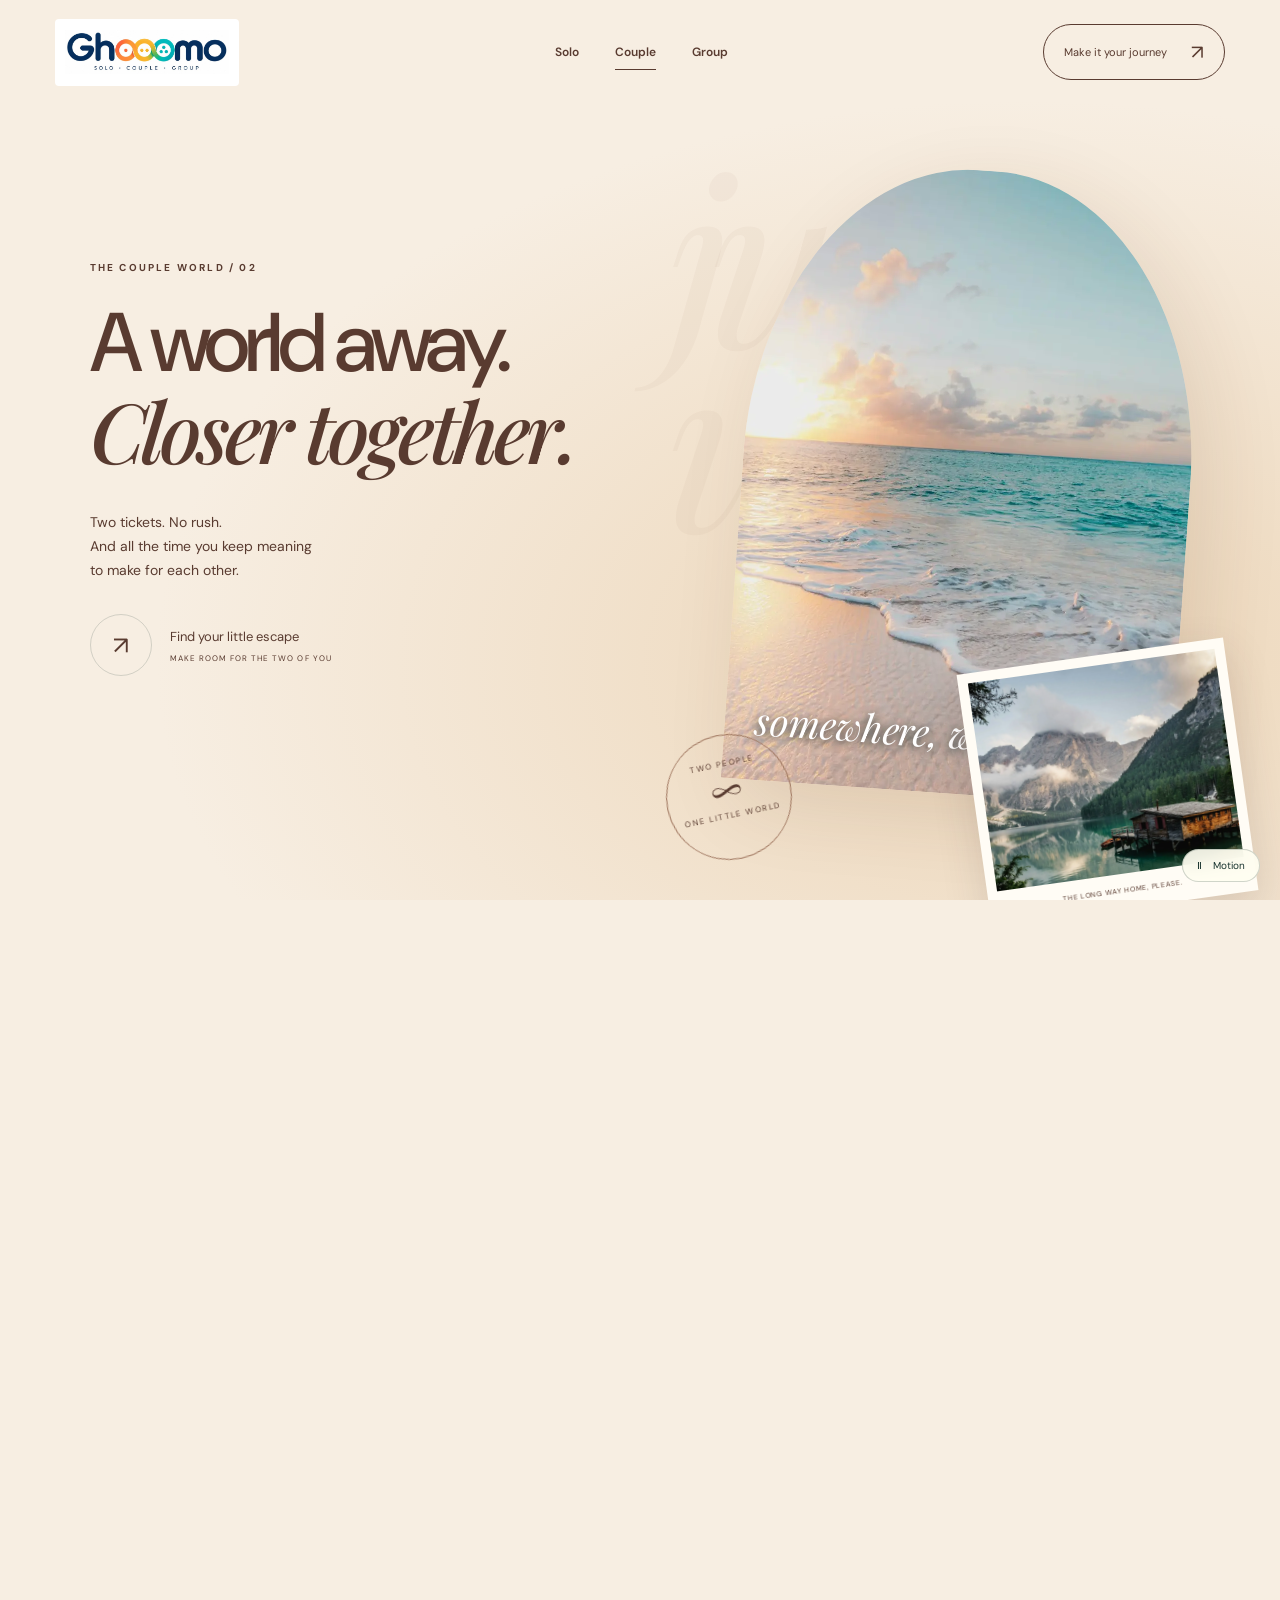
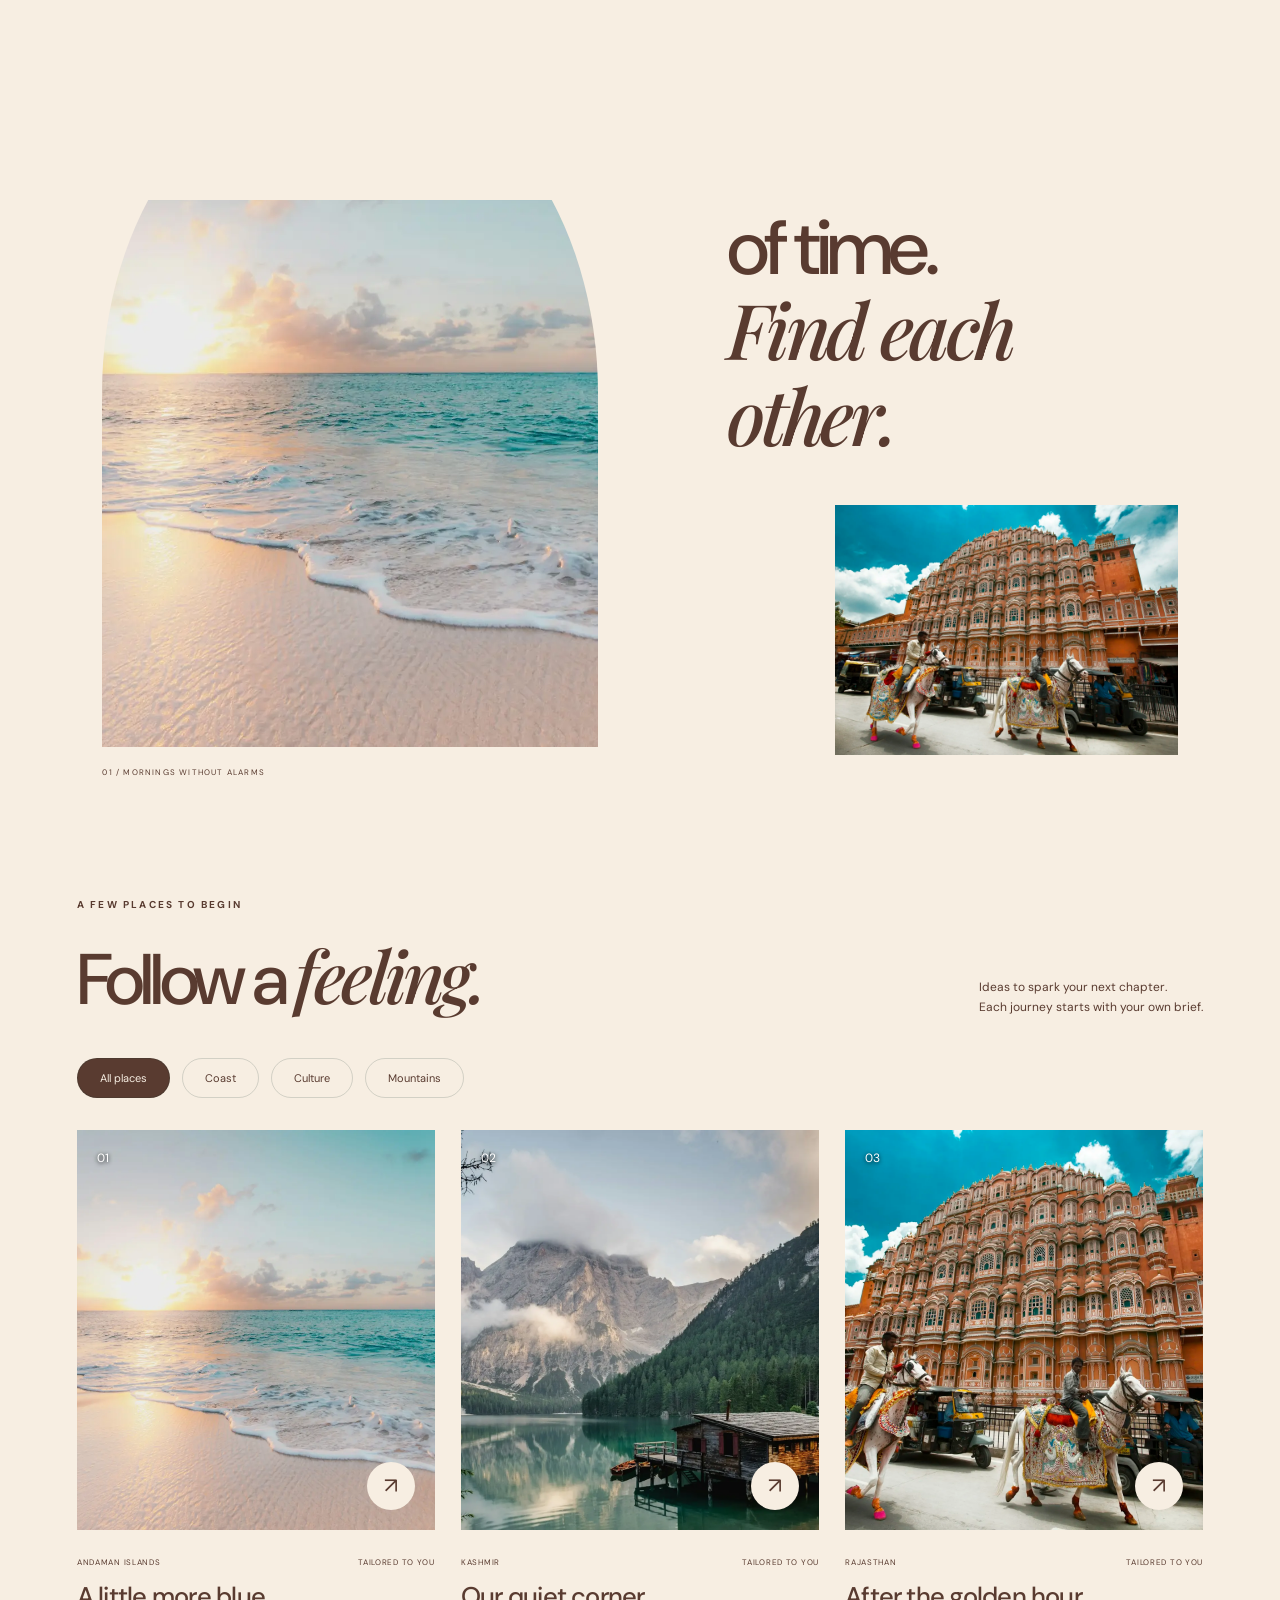
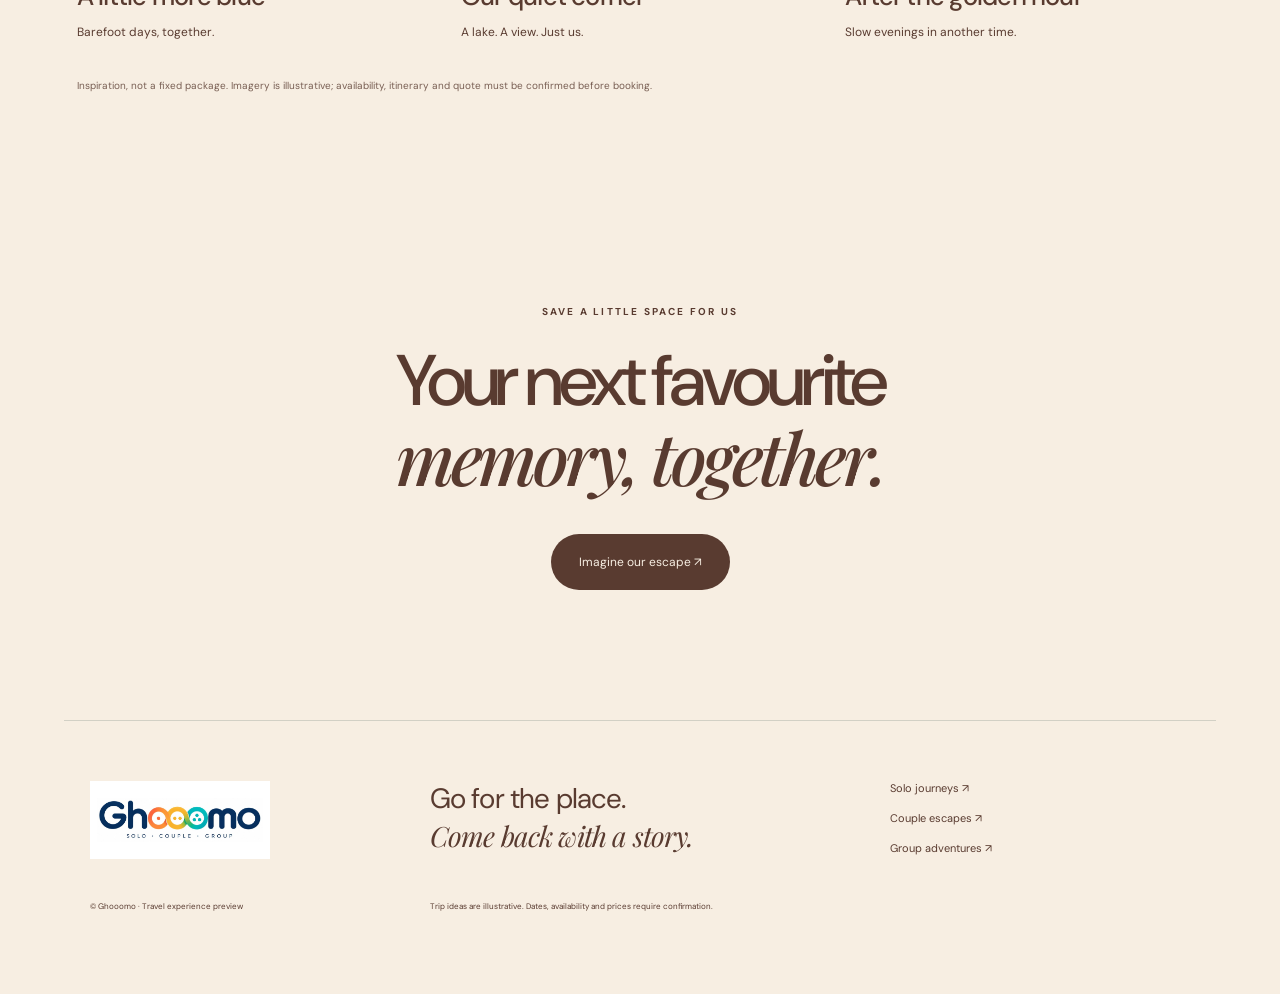
==== couple/index.html @ 37152ed2 "Create distinct cinematic Solo Couple and Group travel worlds" ====
<!doctype html><html lang="en"><head><meta charset="UTF-8"><meta name="viewport" content="width=device-width, initial-scale=1"><meta name="theme-color" content="#eee9df"><title>Couple — Somewhere, with you | Ghooomo</title><meta name="description" content="Enter a world for two. Slow coastal escapes, quiet mountain corners and time together."><link rel="icon" href="/assets/ghooomo-original-logo.png"><link rel="preload" href="/assets/scenes/beach.webp" as="image"><link rel="stylesheet" href="/style.css?v=2"><script defer src="/script.js?v=2"></script></head><body data-world="couple"><a class="skip" href="#main">Skip to content</a><header class="header"><a class="brand" href="/" aria-label="Ghooomo home"><img src="/assets/ghooomo-original-logo.png" alt="Ghooomo — Solo Couple Group" width="200" height="85"></a><nav aria-label="Main navigation"><a href="/solo/" data-nav="solo">Solo</a><a href="/couple/" data-nav="couple">Couple</a><a href="/group/" data-nav="group">Group</a></nav><button class="plan-button" data-plan>Make it your journey <span>↗</span></button><button class="menu-button" aria-label="Open navigation" aria-expanded="false">☰</button></header><main id="main"><section class="couple-hero"><div class="couple-paper" aria-hidden="true">just<br><em>us.</em></div><div class="couple-copy"><span class="eyebrow">THE COUPLE WORLD / 02</span><h1>A world away.<br><em>Closer together.</em></h1><p>Two tickets. No rush.<br>And all the time you keep meaning<br>to make for each other.</p><a class="experience-link ink" href="#discover"><span class="circle-arrow">↗</span><span>Find your little escape<small>MAKE ROOM FOR THE TWO OF YOU</small></span></a></div><div class="couple-arch"><img src="/assets/scenes/beach.webp" alt="Turquoise water meeting a quiet white sand beach" fetchpriority="high"><span>somewhere, with you.</span></div><div class="couple-inset"><img src="/assets/scenes/lake.webp" alt="Still lake and a secluded mountain cabin" loading="eager"><small>THE LONG WAY HOME, PLEASE.</small></div><div class="couple-stamp" aria-hidden="true">TWO PEOPLE<br><b>∞</b><br>ONE LITTLE WORLD</div><div class="couple-bottom"><span>HOLD ON TO THE MOMENT</span><span>TAKE IT SLOW ↓</span></div></section><section class="couple-letter reveal"><span class="eyebrow">A NOTE FOR THE TWO OF YOU</span><h2>Between the places you go,<br>there's a little space<br><em>that's only yours.</em></h2><p>Not every escape needs an occasion. Sometimes it's a shared sunrise, a long lunch, or a new city with nowhere particular to be.</p><span class="handwritten">Let's stay a little longer.</span></section><section class="couple-diptych reveal"><figure><img src="/assets/scenes/beach.webp" alt="Waves washing onto a quiet beach" loading="lazy"><figcaption>01 / MORNINGS WITHOUT ALARMS</figcaption></figure><div><span class="eyebrow">THE ART OF DOING LESS</span><h2>Lose track<br>of time.<br><em>Find each other.</em></h2><img src="/assets/scenes/desert.webp" alt="Warm architecture in Rajasthan" loading="lazy"></div></section><section class="journeys" id="discover"><div class="journey-heading reveal"><div><span class="eyebrow">A FEW PLACES TO BEGIN</span><h2>Follow a <em>feeling.</em></h2></div><p>Ideas to spark your next chapter.<br>Each journey starts with your own brief.</p></div><div class="journey-filters" role="group" aria-label="Filter journey ideas"><button class="active" data-filter="all" aria-pressed="true">All places</button><button data-filter="coast" aria-pressed="false">Coast</button><button data-filter="culture" aria-pressed="false">Culture</button><button data-filter="mountains" aria-pressed="false">Mountains</button></div><div class="journey-rail"><article class="journey" data-category="coast"><button class="journey-image" data-plan data-destination="Andaman Islands" aria-label="Plan a journey to Andaman Islands"><img loading="lazy" src="/assets/scenes/beach.webp" alt="Andaman Islands travel inspiration"><span class="image-number">01</span><span class="image-arrow">↗</span></button><div class="journey-meta"><span>ANDAMAN ISLANDS</span><span>TAILORED TO YOU</span></div><h3>A little more blue</h3><p>Barefoot days, together.</p></article><article class="journey" data-category="mountains"><button class="journey-image" data-plan data-destination="Kashmir" aria-label="Plan a journey to Kashmir"><img loading="lazy" src="/assets/scenes/lake.webp" alt="Kashmir travel inspiration"><span class="image-number">02</span><span class="image-arrow">↗</span></button><div class="journey-meta"><span>KASHMIR</span><span>TAILORED TO YOU</span></div><h3>Our quiet corner</h3><p>A lake. A view. Just us.</p></article><article class="journey" data-category="culture"><button class="journey-image" data-plan data-destination="Rajasthan" aria-label="Plan a journey to Rajasthan"><img loading="lazy" src="/assets/scenes/desert.webp" alt="Rajasthan travel inspiration"><span class="image-number">03</span><span class="image-arrow">↗</span></button><div class="journey-meta"><span>RAJASTHAN</span><span>TAILORED TO YOU</span></div><h3>After the golden hour</h3><p>Slow evenings in another time.</p></article></div><p class="journey-disclaimer">Inspiration, not a fixed package. Imagery is illustrative; availability, itinerary and quote must be confirmed before booking.</p></section><section class="final-invite reveal"><span class="eyebrow">SAVE A LITTLE SPACE FOR US</span><h2>Your next favourite<br><em>memory, together.</em></h2><button class="solid-button" data-plan>Imagine our escape ↗</button></section></main><footer><a href="/" class="footer-brand"><img src="/assets/ghooomo-original-logo.png" alt="Ghooomo" width="240" height="100"></a><p>Go for the place.<br><em>Come back with a story.</em></p><div><a href="/solo/">Solo journeys ↗</a><a href="/couple/">Couple escapes ↗</a><a href="/group/">Group adventures ↗</a></div><small>© Ghooomo · Travel experience preview</small><small>Trip ideas are illustrative. Dates, availability and prices require confirmation.</small></footer><button class="motion-button" aria-pressed="false" aria-label="Pause visual motion"><span>Ⅱ</span> Motion</button><dialog id="planner" aria-labelledby="planner-title"><button class="close-dialog" aria-label="Close journey planner">×</button><div class="planner-heading"><span class="eyebrow">START WITH A LITTLE DAYDREAM</span><h2 id="planner-title">Your next<br><em>somewhere.</em></h2><p>Build a travel brief to keep or share with your travel organiser. No booking or enquiry is sent.</p></div><form id="brief-form"><label>YOUR WAY TO GO<select name="style"><option value="solo">Solo</option><option value="couple">Couple</option><option value="group">Group</option></select></label><label>WHERE ARE YOU DREAMING OF?<input name="destination" required maxlength="100" placeholder="A place, a country, a feeling…"></label><div class="form-row"><label>PREFERRED MONTH<input name="month" type="month" required></label><label>TRAVELLERS<input name="travellers" type="number" min="1" max="100" required value="1"></label></div><label>YOUR TRAVEL NOTES<textarea name="notes" rows="3" maxlength="1000" placeholder="Slow mornings, mountain trails, a special occasion…"></textarea></label><button class="solid-button" type="submit">Create my travel brief <span>↗</span></button><p class="privacy-note">Stays in this browser tab. No contact details needed.</p></form><div id="brief-result" hidden aria-live="polite"><h3>Your journey, on paper.</h3><pre id="brief-text"></pre><button class="solid-button" id="download-brief">Download brief ↓</button><button class="text-button" id="edit-brief">Edit my choices</button></div></dialog><div class="page-curtain" aria-hidden="true"></div></body></html>
---- style.css ----
@import url('https://fonts.googleapis.com/css2?family=DM+Sans:wght@400;500;600;700&family=Manrope:wght@400;500;600;700;800&family=Playfair+Display:ital,wght@0,500;0,600;1,500&display=swap');
:root{--paper:#f2efe7;--ink:#18332e;--accent:#d9ee85;--line:#18332e29;--serif:'Playfair Display',Georgia,serif;--sans:'DM Sans',Arial,sans-serif}*{box-sizing:border-box}html{scroll-behavior:smooth;scroll-padding-top:110px}body{margin:0;background:var(--paper);color:var(--ink);font-family:var(--sans);overflow-x:clip}body[data-world=couple]{--paper:#f7eee2;--ink:#593b30;--accent:#efb98c}body[data-world=group]{--paper:#f1f0df;--ink:#153b3b;--accent:#e4ff55}button,input,select,textarea{font:inherit}button,a{-webkit-tap-highlight-color:transparent}button{cursor:pointer}a{color:inherit;text-decoration:none}img{display:block;width:100%;height:100%;object-fit:cover}button{color:inherit}button:focus-visible,a:focus-visible,input:focus-visible,select:focus-visible,textarea:focus-visible{outline:3px solid #f37747;outline-offset:6px}button{border:0}h1,h2,h3,p,figure{margin:0}h1,h2{font-weight:500;letter-spacing:-.06em;line-height:1.04}h1 em,h2 em{font-family:var(--serif);font-weight:500}h2{font-size:clamp(40px,5.6vw,86px)}p{line-height:1.7}::selection{background:#e4ff55;color:#18332e}.skip{position:fixed;top:-100px;left:20px;background:white;padding:15px;z-index:100}.skip:focus{top:15px}.eyebrow{display:block;font-size:10px;letter-spacing:.22em;font-weight:700;line-height:1.6;margin-bottom:24px}.header{height:104px;position:absolute;inset:0 0 auto;z-index:30;padding:18px 4.3%;display:flex;align-items:center;gap:30px}.brand{width:184px;height:67px;background:#fff;border-radius:4px;padding:5px 10px;flex-shrink:0}.brand img{object-fit:contain}.header nav{display:flex;gap:36px;margin:auto}.header nav a{font-size:12px;font-weight:600;padding:10px 0;position:relative}.header nav a:after{content:'';position:absolute;bottom:0;left:0;width:100%;height:1px;background:currentColor;transform:scaleX(0);transition:transform .25s}.header nav a:hover:after,.header nav a[aria-current=page]:after{transform:scaleX(1)}[data-world=home] .header,[data-world=solo] .header{color:#fff}.plan-button{border:1px solid currentColor;background:transparent;border-radius:30px;padding:14px 20px;font-size:11px;display:flex;gap:24px;align-items:center}.plan-button span{font-size:20px}.menu-button{display:none;background:transparent;font-size:26px}.motion-button{position:fixed;right:20px;bottom:18px;z-index:35;background:#fffef1e8;color:#18332e;border:1px solid #18332e33;padding:9px 14px;border-radius:30px;backdrop-filter:blur(10px);font-size:10px}.motion-button span{margin-right:8px}.home-stage{min-height:800px;height:100svh;position:relative;color:#fff;overflow:hidden;background:#214334}.home-backdrop,.home-shade{position:absolute;inset:0}.home-backdrop{transition:opacity .4s}.home-backdrop img{animation:drift 24s ease-in-out infinite alternate;object-position:center 54%}.home-shade{background:linear-gradient(90deg,#08281b9c,transparent 95%),linear-gradient(0deg,#102b28de,transparent 50%,#182a2833)}.home-copy{position:relative;z-index:2;padding:clamp(180px,24vh,290px) 7.5% 200px}.home-copy h1{font-size:clamp(64px,7.4vw,120px)}.home-copy p{font-size:14px;margin:30px 0 25px;color:#fffc}.experience-link{display:inline-flex;gap:18px;align-items:center;font-size:13px}.circle-arrow{width:62px;height:62px;border:1px solid #fff7;border-radius:50%;display:grid;place-items:center;font-size:25px;transition:background .3s,transform .3s}.experience-link:hover .circle-arrow{background:#fff3;transform:rotate(45deg)}.experience-link small{display:block;font-size:8px;letter-spacing:.13em;margin-top:8px}.orbital{position:absolute;width:48vw;height:48vw;left:58%;top:48%;transform:translate(-50%,-50%);border:1px solid #fff3;border-radius:50%;pointer-events:none}.orbital span{position:absolute;inset:10%;border:1px solid #fff2;border-radius:50%}.orbital span:nth-child(2){inset:25%}.orbital span:nth-child(3){inset:-12%;border-style:dashed;animation:orbit 100s linear infinite}.scene-coordinate{position:absolute;right:5%;top:47%;font-size:8px;letter-spacing:.22em;line-height:1.8;writing-mode:vertical-rl}.world-selector{position:absolute;bottom:35px;left:7.5%;right:7.5%;z-index:3;border-top:1px solid #fff4;display:flex;gap:36px;align-items:center;padding-top:24px}.selector-label{font-size:8px;letter-spacing:.15em;max-width:95px;line-height:1.7}.world-selector [role=tablist]{display:flex;gap:36px;flex:1}.world-selector button{font-size:22px;color:#fffb;background:none;padding:12px 0;text-align:left;position:relative;white-space:nowrap}.world-selector button small{font-size:9px;vertical-align:top;margin-right:9px}.world-selector button>span{display:inline-block;margin-left:16px;opacity:0;transition:opacity .2s}.world-selector button[aria-selected=true]{color:var(--accent)}.world-selector button[aria-selected=true]>span{opacity:1}.stage-note{font-size:8px;line-height:1.7;letter-spacing:.16em}.home-note{text-align:center;padding:130px 8%;max-width:1300px;margin:auto}.home-note h2{font-size:clamp(34px,4.7vw,70px)}.home-note p{max-width:510px;margin:35px auto 20px;font-size:14px}.text-button{background:none;border-bottom:1px solid;padding:10px 0;font-size:13px}.cinematic{position:relative;overflow:hidden;min-height:820px;height:100svh;color:white;background:#40535b}.scene-image,.scene-shade{position:absolute;inset:0}.scene-image{animation:drift 24s ease-in-out infinite alternate}.scene-shade{background:linear-gradient(90deg,#152e418c,transparent),linear-gradient(0deg,#182e32b8,transparent 65%,#233b3a44)}.hero-title{position:relative;z-index:2;padding:210px 8% 150px}.hero-title h1{font-size:clamp(90px,10vw,155px)}.hero-title p{font-size:14px;margin:27px 0 30px;color:#fffd}.pill-light{border-radius:40px;border:1px solid #fff9;padding:16px 24px;font-size:12px;display:inline-flex;gap:45px;backdrop-filter:blur(5px)}.topography{position:absolute;inset:20% -5% 0 auto;width:65%;height:85%;color:#fff4}.route-dash{stroke-dashoffset:100;animation:route 20s linear infinite}.compass{position:absolute;right:12%;top:40%;display:flex;align-items:center;flex-direction:column;width:160px;height:160px;border:1px solid #fff5;border-radius:50%;justify-content:center}.compass span{font-size:10px}.compass i{font-style:normal;font-size:65px;animation:compass 14s ease-in-out infinite alternate}.compass small{position:absolute;top:190px;white-space:nowrap;letter-spacing:.2em;font-size:8px}.hero-bottom{position:absolute;bottom:35px;left:8%;right:8%;display:flex;justify-content:space-between;align-items:center;font-size:8px;letter-spacing:.16em;border-top:1px solid #fff5;padding-top:25px}.hero-bottom b{font-weight:400;font-size:12px}.story-section{display:grid;grid-template-columns:1.15fr 1fr;gap:10%;padding:130px 8%}.story-section>div>p{font-size:16px;max-width:480px}.editorial-facts{display:flex;justify-content:space-between;gap:15px;margin-top:45px;border-top:1px solid var(--line);padding-top:22px}.editorial-facts span{font-family:var(--serif);font-style:italic;font-size:30px}.editorial-facts small{font:10px var(--sans);display:block;margin-top:12px}.solo-panorama{height:740px;position:relative;margin:0 3%;overflow:hidden;color:white}.solo-panorama:after{content:'';position:absolute;inset:0;background:#12242c44}.solo-panorama img{object-position:center;transition:transform 1s}.solo-panorama:hover img{transform:scale(1.025)}.solo-panorama h2{position:absolute;bottom:65px;left:6%;z-index:1;font-size:clamp(60px,7vw,100px)}.panorama-note{position:absolute;top:40px;left:6%;z-index:1;font-size:9px;letter-spacing:.2em}.journeys{padding:120px 6%}.journey-heading{display:flex;align-items:end;justify-content:space-between;gap:30px}.journey-heading>p{font-size:12px}.journey-filters{display:flex;gap:12px;margin:40px 0 32px;flex-wrap:wrap}.journey-filters button{background:none;border:1px solid var(--line);border-radius:30px;padding:12px 22px;font-size:11px}.journey-filters button.active{background:var(--ink);color:var(--paper)}.journey-rail{display:grid;grid-template-columns:repeat(3,minmax(0,1fr));gap:26px}.journey[hidden]{display:none}.journey-image{width:100%;height:400px;position:relative;padding:0;background:var(--ink);overflow:hidden}.journey-image img{transition:transform 1s}.journey-image:hover img{transform:scale(1.06)}.image-number{position:absolute;top:20px;left:20px;font-size:12px;color:white;text-shadow:0 1px 4px #000}.image-arrow{position:absolute;bottom:20px;right:20px;background:var(--paper);height:48px;width:48px;display:grid;place-items:center;border-radius:50%;font-size:22px}.journey-meta{display:flex;justify-content:space-between;font-size:8px;letter-spacing:.09em;margin:22px 0 13px;gap:10px}.journey h3{font-size:clamp(21px,2vw,30px);font-weight:500;letter-spacing:-.03em}.journey>p{font-size:12px;margin-top:9px}.journey-disclaimer{font-size:10px;max-width:670px;opacity:.8;margin-top:35px}.final-invite{text-align:center;padding:90px 6% 130px}.final-invite h2{margin-bottom:35px}.solid-button{background:var(--ink);color:var(--paper);padding:20px 28px;border-radius:40px;display:inline-flex;align-items:center;justify-content:space-between;gap:25px;font-size:12px;transition:transform .25s}.solid-button:hover{transform:translateY(-3px)}.couple-hero{position:relative;min-height:900px;height:105svh;max-height:1150px;overflow:hidden;background:radial-gradient(at 80% 70%,#ecd5b7,transparent 60%)}.couple-paper{position:absolute;top:17%;left:52%;font:italic 230px/.8 var(--serif);color:#8b6a4c0c;letter-spacing:-.09em}.couple-copy{position:relative;z-index:3;padding:260px 0 150px 7%;max-width:61%}.couple-copy h1{font-size:clamp(62px,6.5vw,102px)}.couple-copy p{font-size:14px;margin:32px 0}.ink .circle-arrow{border-color:var(--line)}.couple-arch{position:absolute;top:170px;right:7%;width:35%;height:66%;border-radius:48% 48% 0 0;overflow:hidden;transform:rotate(4deg);box-shadow:18px 20px 80px #5030191c}.couple-arch img{animation:drift 25s ease-in-out infinite alternate;object-position:56% center}.couple-arch span{position:absolute;bottom:35px;left:30px;font:italic clamp(25px,3vw,44px) var(--serif);color:#fff;text-shadow:0 2px 10px #233}.couple-inset{position:absolute;right:3%;bottom:35px;width:21%;height:255px;transform:rotate(-8deg);padding:10px 10px 35px;background:#fffcf5;box-shadow:0 15px 40px #462c3226;z-index:4}.couple-inset small{display:block;font-size:7px;letter-spacing:.1em;margin-top:12px;text-align:center}.couple-stamp{position:absolute;left:52%;bottom:85px;transform:rotate(-12deg);font-size:8px;letter-spacing:.18em;text-align:center;line-height:1.7;width:126px;height:126px;border:1px solid #9d735c;border-radius:50%;padding-top:22px;z-index:5}.couple-stamp b{font:40px/.9 var(--serif)}.couple-bottom{position:absolute;left:7%;bottom:35px;width:45%;display:flex;justify-content:space-between;font-size:8px;letter-spacing:.15em}.couple-letter{text-align:center;padding:150px 8%;max-width:1050px;margin:auto}.couple-letter p{max-width:440px;margin:35px auto;font-size:14px}.handwritten{font:italic 26px var(--serif);color:#a86142}.couple-diptych{display:grid;grid-template-columns:1.1fr 1fr;gap:12%;padding:0 8%;align-items:center}.couple-diptych figure img{height:680px;border-radius:48% 48% 0 0}.couple-diptych figcaption{font-size:8px;letter-spacing:.15em;margin-top:20px}.couple-diptych>div>img{height:250px;width:76%;margin:45px 0 0 auto}.couple-diptych h2{font-size:clamp(50px,6vw,90px)}.group-hero{min-height:890px;position:relative;overflow:hidden;background:#e7eddb}.group-title{position:relative;z-index:4;padding:165px 0 80px 6%}.group-title h1{font-family:'Manrope',Arial,sans-serif;font-size:clamp(64px,8.7vw,132px);line-height:.97;font-weight:800;letter-spacing:-.075em}.group-title h1 span{-webkit-text-stroke:1.5px var(--ink);color:transparent}.group-title h1 em{font-family:inherit;font-style:normal;color:#e7eddb;paint-order:stroke fill;-webkit-text-stroke:2px var(--ink)}.group-photo{position:absolute;padding:9px 9px 34px;background:#fffdf3;box-shadow:0 25px 50px #0d372d25;z-index:2}.group-photo>span{font-size:8px;letter-spacing:.08em;position:absolute;bottom:12px;left:13px}.main-photo{width:43%;height:480px;right:5%;top:190px;transform:rotate(7deg)}.main-photo img{object-position:center 70%}.small-photo{width:23%;height:260px;right:35%;top:480px;transform:rotate(-12deg);z-index:3}.group-sticker{position:absolute;right:3%;bottom:120px;background:var(--accent);width:160px;height:160px;border-radius:50%;display:flex;align-items:center;justify-content:center;flex-direction:column;transform:rotate(14deg);font-size:18px;font-weight:700;z-index:5;line-height:1}.group-sticker em{font-size:12px;font-style:normal;margin-top:9px}.group-intro{padding:0 6%;position:relative;z-index:6;max-width:470px}.group-intro p{font-size:13px;margin-bottom:22px}.group-bottom{position:absolute;bottom:30px;left:6%;right:6%;border-top:1px solid var(--line);padding-top:22px;font-size:9px;letter-spacing:.12em;display:flex;justify-content:space-between}.ticker{padding:23px 0;overflow:hidden;background:var(--accent);font-size:14px;letter-spacing:.14em}.ticker>div{white-space:nowrap;width:max-content;animation:ticker 38s linear infinite}.group-story h2{font-size:clamp(65px,8vw,120px)}.large-note{font-size:28px!important;line-height:1.3;margin-top:35px}.crew-section{text-align:center;padding:30px 8% 130px}.crew-steps{display:grid;grid-template-columns:repeat(3,1fr);gap:50px;margin:70px 0;text-align:left}.crew-steps>div{border-top:1px solid var(--line);padding-top:22px}.crew-steps span{font:italic 32px var(--serif)}.crew-steps h3{font-size:22px;font-weight:500;margin:24px 0 12px}.crew-steps p{font-size:13px}footer{border-top:1px solid var(--line);margin:0 5%;padding:60px 2% 80px;display:grid;grid-template-columns:1fr 1.4fr 1fr;gap:40px}footer .footer-brand{width:180px;height:78px;background:white;padding:7px}footer img{object-fit:contain}footer>p{font-size:28px;line-height:1.3;letter-spacing:-.03em}footer>p em{font-family:var(--serif)}footer>div{display:flex;flex-direction:column;gap:16px;font-size:11px}footer>small{font-size:8px;line-height:1.8}footer>small:last-child{grid-column:2/4}dialog{border:0;padding:55px;background:var(--paper);color:var(--ink);width:min(950px,94vw);max-height:90svh;overflow-y:auto;border-radius:8px}dialog[open]{display:grid;grid-template-columns:1fr 1.1fr;gap:50px}dialog::backdrop{background:#112b32a1;backdrop-filter:blur(8px)}.close-dialog{position:absolute;right:18px;top:15px;background:none;font-size:28px;width:40px;height:40px}.planner-heading h2{font-size:55px;margin:35px 0 25px}.planner-heading p{font-size:12px}.planner-heading .eyebrow{margin-top:10px;font-size:8px}form label{display:block;font-size:9px;letter-spacing:.09em;margin-bottom:20px}input,select,textarea{width:100%;display:block;margin-top:9px;border:1px solid var(--line);background:#ffffff50;color:var(--ink);padding:12px;border-radius:0;font-size:13px;letter-spacing:0;min-width:0}textarea{resize:vertical}.form-row{display:grid;grid-template-columns:1fr 1fr;gap:18px}form .solid-button{width:100%}.privacy-note{font-size:9px;margin-top:12px}#brief-result[hidden],form[hidden]{display:none}#brief-text{white-space:pre-wrap;overflow-wrap:anywhere;font:13px/1.8 var(--sans);max-height:45svh;overflow:auto}#brief-result h3{font:28px var(--serif);margin:30px 0 15px}#edit-brief{display:block;margin-top:15px}.page-curtain{position:fixed;inset:0;z-index:90;pointer-events:none;background:var(--paper);transform:translateY(100%);transition:transform .35s cubic-bezier(.7,0,.2,1)}.leaving .page-curtain{transform:translateY(0)}.js .reveal{opacity:0;transform:translateY(24px);transition:opacity .8s,transform .8s}.js .reveal.visible{opacity:1;transform:none}.hero-title,.home-copy,.couple-copy,.group-title{animation:arrive 1s both}.paused *{animation-play-state:paused!important}.paused{scroll-behavior:auto}.paused .reveal{opacity:1;transform:none;transition:none}.paused .page-curtain{transition:none}@keyframes drift{from{transform:scale(1.025) translate(0,0)}to{transform:scale(1.1) translate(-1%,.5%)}}@keyframes orbit{to{transform:rotate(360deg)}}@keyframes compass{from{transform:rotate(-20deg)}to{transform:rotate(25deg)}}@keyframes route{to{stroke-dashoffset:0}}@keyframes ticker{to{transform:translateX(-50%)}}@keyframes arrive{from{opacity:0;translate:0 18px}to{opacity:1;translate:0 0}}
@media(min-width:1600px){.home-copy{padding-top:25vh}.hero-title{padding-top:24vh}.group-hero{min-height:1000px}.group-title{padding-top:190px}.main-photo{height:600px}.small-photo{top:560px}.group-intro{margin-top:10px}}
@media(max-width:1050px){.header{gap:20px}.brand{width:150px;height:60px}.header nav{gap:22px}.plan-button{padding:11px 15px;font-size:10px}.world-selector{gap:20px}.world-selector [role=tablist]{gap:22px}.world-selector button{font-size:18px}.stage-note{display:none}.home-stage{min-height:760px}.couple-hero{min-height:820px}.couple-copy{padding-top:240px}.couple-copy h1{font-size:65px}.couple-inset{height:210px}.couple-stamp{left:48%;bottom:65px}.group-hero{min-height:830px}.group-title{padding-top:190px}.group-title h1{font-size:87px}.main-photo{top:220px;height:390px}.small-photo{top:510px;height:210px}.group-sticker{width:120px;height:120px;font-size:15px}.group-intro{margin-top:25px}.journey-image{height:320px}.journey-meta{font-size:7px}.story-section{gap:6%;padding:100px 7%}.couple-diptych{gap:8%}.couple-diptych figure img{height:550px}}
@media(max-width:700px){.header{height:90px;padding:15px 6%;gap:15px}.brand{width:136px;height:58px}.header nav{display:none;position:absolute;top:88px;left:5%;right:5%;background:var(--paper);color:var(--ink);padding:26px;box-shadow:0 15px 30px #1232;flex-direction:column;gap:10px}.header nav.open{display:flex}.header nav a{padding:13px;font-size:18px}.plan-button{margin-left:auto;padding:10px 13px;font-size:0;gap:0}.plan-button span{font-size:24px;line-height:1}.menu-button{display:block}.eyebrow{font-size:8px;letter-spacing:.18em;margin-bottom:20px}.home-stage{height:calc(100svh + 40px);min-height:730px;max-height:1050px}.home-copy{padding:195px 7% 190px}.home-copy h1{font-size:clamp(49px,10.8vw,76px);line-height:1.12}.home-copy p{font-size:12px;max-width:300px;margin:25px 0}.home-copy p br{display:none}.circle-arrow{height:50px;width:50px}.experience-link{font-size:11px;gap:13px}.experience-link small{font-size:7px}.home-backdrop img{object-position:64% center}.home-shade{background:linear-gradient(90deg,#102b289e,#102b2844),linear-gradient(0deg,#102b28dd,transparent 70%)}.orbital{width:100vw;height:100vw;left:70%;top:45%}.scene-coordinate{display:none}.world-selector{left:7%;right:7%;bottom:34px;flex-direction:column;align-items:start;gap:9px;padding-top:18px}.selector-label{font-size:7px;max-width:100%}.world-selector [role=tablist]{gap:22px;width:100%;justify-content:space-between}.world-selector button{font-size:17px;padding:10px 0}.world-selector button small{font-size:7px;margin-right:4px}.world-selector button>span{display:none}.home-note{padding:85px 7%}.home-note h2{font-size:34px}.home-note h2 br{display:none}.home-note p{font-size:12px}.cinematic{min-height:780px;height:100svh}.hero-title{padding:205px 7% 150px}.hero-title h1{font-size:90px}.hero-title p{font-size:12px}.compass{width:95px;height:95px;right:8%;top:auto;bottom:118px}.compass i{font-size:42px}.compass small{display:none}.compass span{font-size:8px}.topography{inset:30% -30% 0 auto;width:125%;height:75%}.hero-bottom{left:7%;right:7%;font-size:6px}.hero-bottom b{font-size:8px}.scene-image{object-position:60%}.story-section{grid-template-columns:1fr;padding:80px 7%;gap:35px}.story-section>div>p{font-size:13px}.story-section h2{font-size:46px}.editorial-facts{margin-top:30px}.solo-panorama{height:520px;margin:0}.solo-panorama h2{left:7%;bottom:50px;font-size:58px}.panorama-note{left:7%;font-size:8px}.journeys{padding:80px 7%}.journey-heading{display:block}.journey-heading h2{font-size:45px}.journey-heading>p{margin-top:20px;font-size:11px}.journey-filters{gap:8px;margin-top:30px}.journey-filters button{font-size:10px;padding:10px 14px}.journey-rail{display:flex;gap:18px;overflow-x:auto;scroll-snap-type:x mandatory;padding-bottom:20px;scrollbar-width:thin}.journey{min-width:86%;scroll-snap-align:start}.journey-image{height:380px}.journey-meta{font-size:8px}.journey h3{font-size:26px}.journey-disclaimer{font-size:9px}.final-invite{padding:30px 7% 90px}.final-invite h2{font-size:44px}.couple-hero{height:auto;min-height:1040px;max-height:none}.couple-copy{padding:153px 7% 0;max-width:100%}.couple-copy h1{font-size:clamp(45px,10vw,67px)}.couple-copy p{font-size:12px;margin:25px 0}.couple-copy p br{display:none}.couple-copy p{max-width:260px}.couple-arch{top:480px;right:15%;width:64%;height:440px;transform:rotate(4deg)}.couple-arch span{font-size:29px;left:20px}.couple-paper{font-size:160px;top:48%;left:4%}.couple-inset{width:36%;height:190px;bottom:60px;right:5%;padding:7px 7px 28px}.couple-inset small{font-size:5px;margin-top:10px}.couple-stamp{left:5%;bottom:55px;width:105px;height:105px;font-size:6px;padding-top:18px}.couple-stamp b{font-size:33px}.couple-bottom{left:7%;bottom:25px;width:86%;font-size:6px}.couple-letter{padding:85px 7%}.couple-letter h2{font-size:36px;line-height:1.2}.couple-letter p{font-size:12px}.handwritten{font-size:22px}.couple-diptych{padding:0 7%;gap:45px;grid-template-columns:1fr}.couple-diptych figure img{height:480px}.couple-diptych>div{position:relative;padding:0 0 180px}.couple-diptych h2{font-size:52px;position:relative;z-index:2}.couple-diptych>div>img{position:absolute;bottom:0;right:0;width:62%;height:230px;opacity:.8}.group-hero{min-height:1080px}.group-title{padding:155px 6% 0}.group-title h1{font-size:clamp(49px,11.7vw,83px);line-height:1.02}.main-photo{width:68%;height:330px;right:8%;top:410px;transform:rotate(7deg)}.small-photo{width:40%;height:190px;right:auto;left:4%;top:610px}.group-sticker{width:103px;height:103px;right:6%;bottom:245px;font-size:12px}.group-sticker em{font-size:8px}.group-photo>span{font-size:6px}.group-intro{position:absolute;top:840px;padding:0 7%;margin:0;max-width:100%}.group-intro p{font-size:12px}.group-bottom{font-size:6px;bottom:25px}.ticker{font-size:11px;padding:18px 0}.group-story h2{font-size:65px}.large-note{font-size:24px!important}.crew-section{padding:0 7% 90px}.crew-section h2{font-size:39px}.crew-steps{grid-template-columns:1fr;gap:35px;margin:45px 0;text-align:left}.crew-steps>div{display:grid;grid-template-columns:45px 1fr;gap:12px}.crew-steps h3{margin:0;font-size:21px}.crew-steps p{grid-column:2;font-size:12px}.crew-steps span{grid-row:1/3}footer{grid-template-columns:1fr 1fr;gap:35px;margin:0 7%;padding:45px 0 90px}footer .footer-brand{width:136px;height:60px}footer>p{font-size:21px}footer>div{grid-column:1/3;flex-direction:row;flex-wrap:wrap;gap:20px;font-size:10px}footer>small:last-child{grid-column:1/3}.motion-button{right:12px;bottom:12px;font-size:9px;padding:8px 11px}dialog{padding:35px 24px;width:94vw}dialog[open]{display:block}.planner-heading h2{font-size:42px;margin:20px 0 16px}.planner-heading p{font-size:11px;margin-bottom:30px}.planner-heading h2 br{display:none}.planner-heading .eyebrow{font-size:7px;margin-top:12px}.form-row{gap:12px}.privacy-note{font-size:9px}}
@media(prefers-reduced-motion:reduce){*,*:before,*:after{animation:none!important;transition:none!important}html{scroll-behavior:auto}.js .reveal{opacity:1;transform:none}}
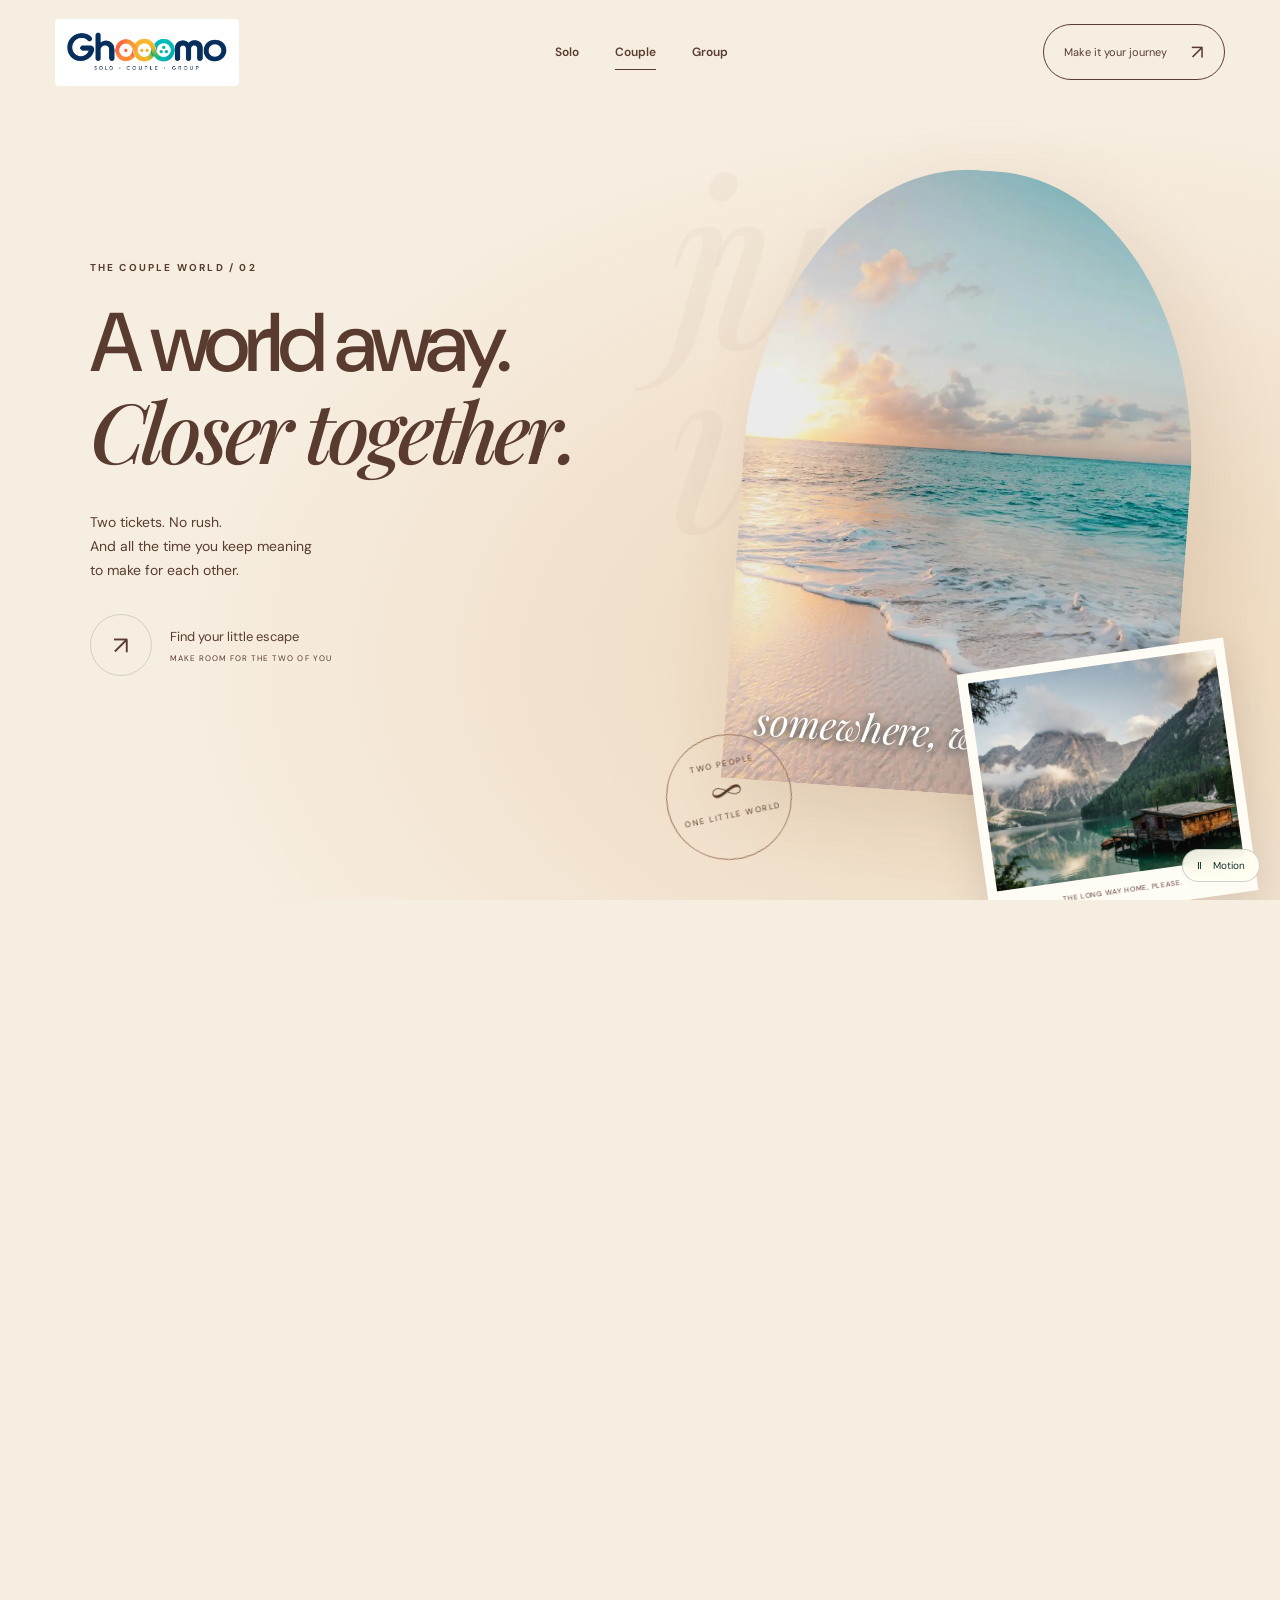
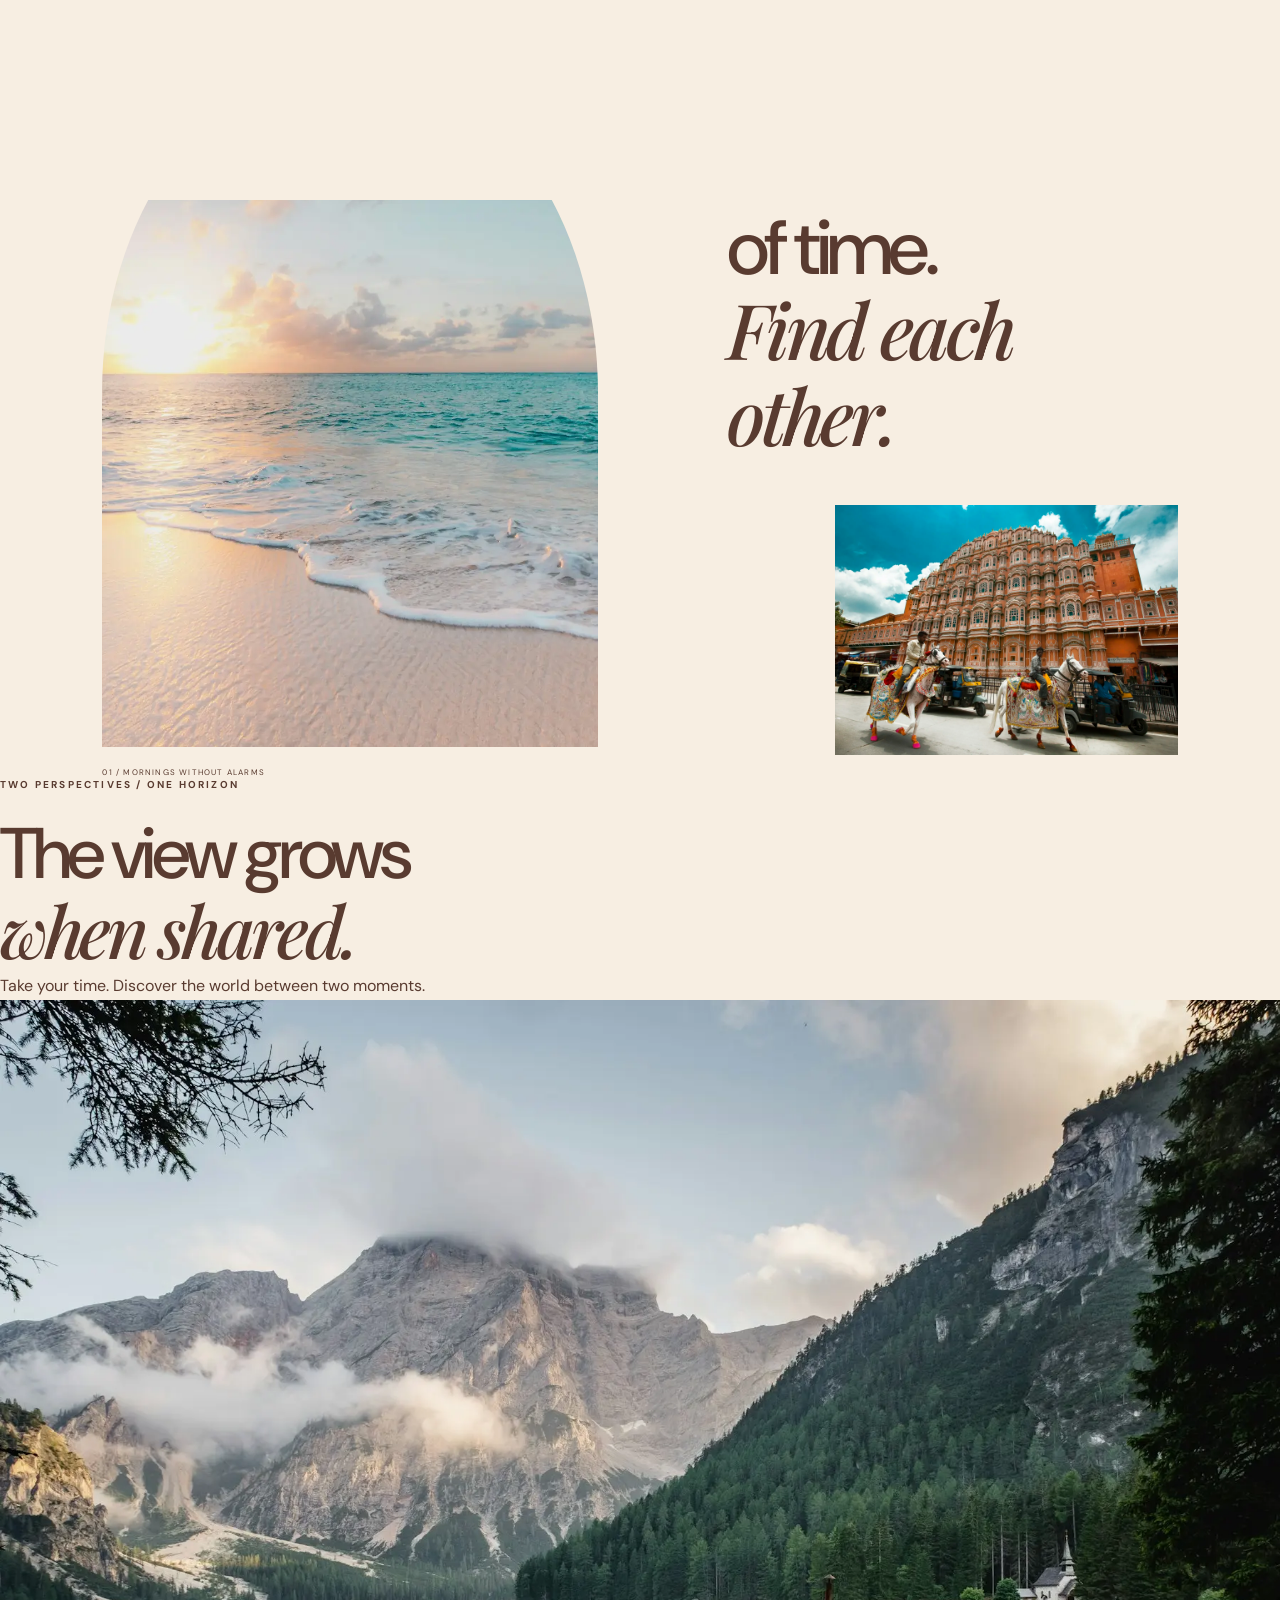
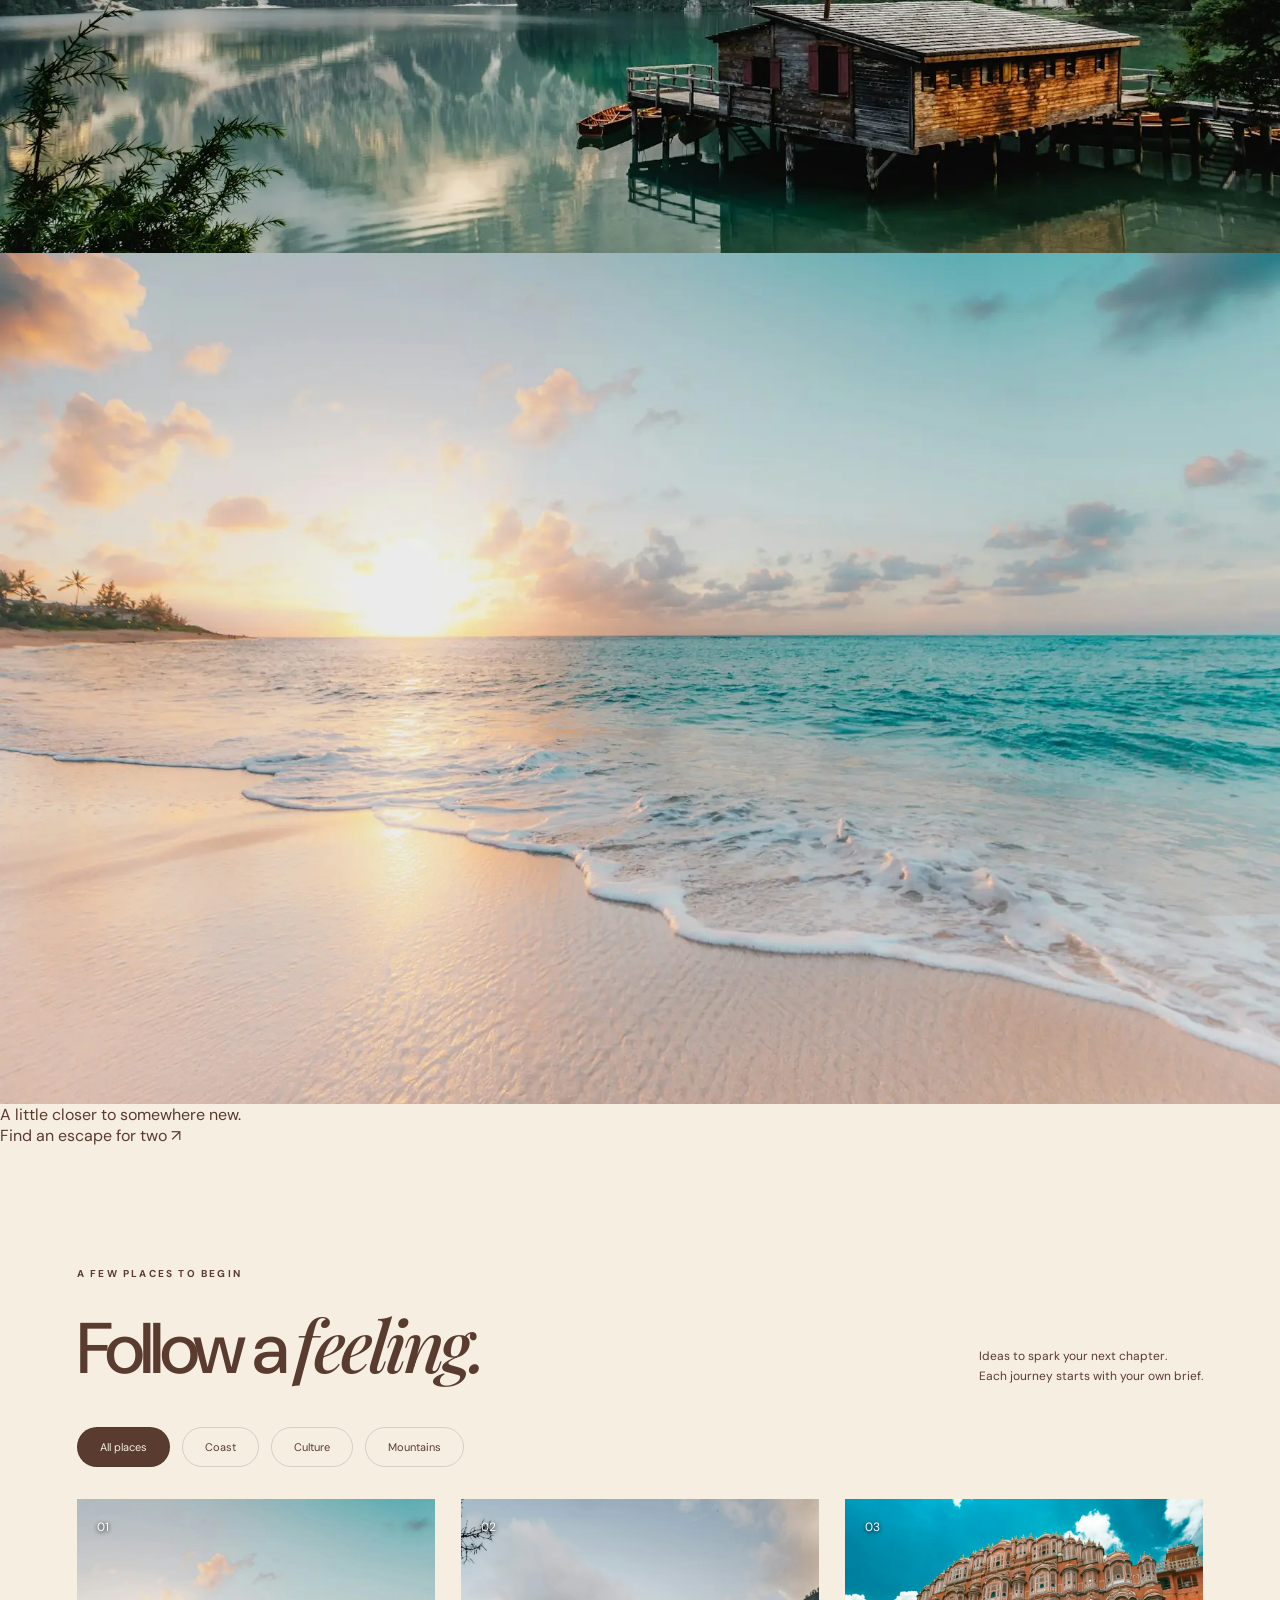
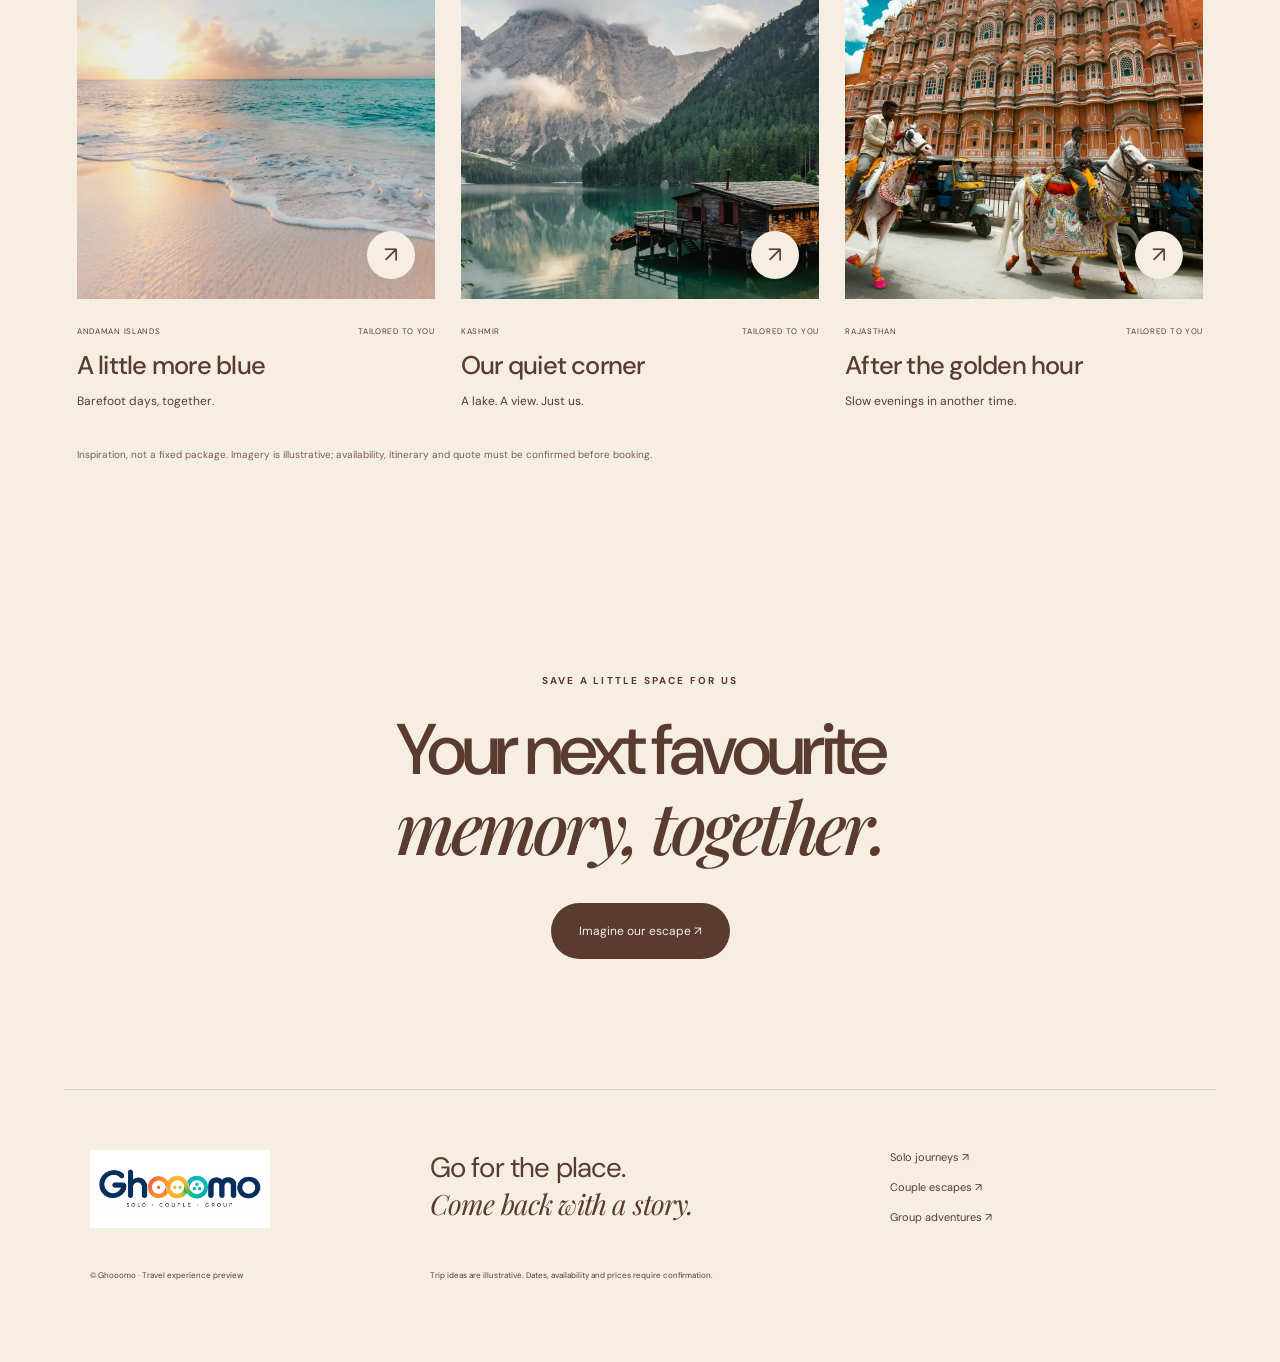
==== commit 958712fb: "Add distinct scroll narratives to couple world" ====
--- a/couple/index.html
+++ b/couple/index.html
@@ -1 +1 @@
-<!doctype html><html lang="en"><head><meta charset="UTF-8"><meta name="viewport" content="width=device-width, initial-scale=1"><meta name="theme-color" content="#eee9df"><title>Couple — Somewhere, with you | Ghooomo</title><meta name="description" content="Enter a world for two. Slow coastal escapes, quiet mountain corners and time together."><link rel="icon" href="/assets/ghooomo-original-logo.png"><link rel="preload" href="/assets/scenes/beach.webp" as="image"><link rel="stylesheet" href="/style.css?v=2"><script defer src="/script.js?v=2"></script></head><body data-world="couple"><a class="skip" href="#main">Skip to content</a><header class="header"><a class="brand" href="/" aria-label="Ghooomo home"><img src="/assets/ghooomo-original-logo.png" alt="Ghooomo — Solo Couple Group" width="200" height="85"></a><nav aria-label="Main navigation"><a href="/solo/" data-nav="solo">Solo</a><a href="/couple/" data-nav="couple">Couple</a><a href="/group/" data-nav="group">Group</a></nav><button class="plan-button" data-plan>Make it your journey <span>↗</span></button><button class="menu-button" aria-label="Open navigation" aria-expanded="false">☰</button></header><main id="main"><section class="couple-hero"><div class="couple-paper" aria-hidden="true">just<br><em>us.</em></div><div class="couple-copy"><span class="eyebrow">THE COUPLE WORLD / 02</span><h1>A world away.<br><em>Closer together.</em></h1><p>Two tickets. No rush.<br>And all the time you keep meaning<br>to make for each other.</p><a class="experience-link ink" href="#discover"><span class="circle-arrow">↗</span><span>Find your little escape<small>MAKE ROOM FOR THE TWO OF YOU</small></span></a></div><div class="couple-arch"><img src="/assets/scenes/beach.webp" alt="Turquoise water meeting a quiet white sand beach" fetchpriority="high"><span>somewhere, with you.</span></div><div class="couple-inset"><img src="/assets/scenes/lake.webp" alt="Still lake and a secluded mountain cabin" loading="eager"><small>THE LONG WAY HOME, PLEASE.</small></div><div class="couple-stamp" aria-hidden="true">TWO PEOPLE<br><b>∞</b><br>ONE LITTLE WORLD</div><div class="couple-bottom"><span>HOLD ON TO THE MOMENT</span><span>TAKE IT SLOW ↓</span></div></section><section class="couple-letter reveal"><span class="eyebrow">A NOTE FOR THE TWO OF YOU</span><h2>Between the places you go,<br>there's a little space<br><em>that's only yours.</em></h2><p>Not every escape needs an occasion. Sometimes it's a shared sunrise, a long lunch, or a new city with nowhere particular to be.</p><span class="handwritten">Let's stay a little longer.</span></section><section class="couple-diptych reveal"><figure><img src="/assets/scenes/beach.webp" alt="Waves washing onto a quiet beach" loading="lazy"><figcaption>01 / MORNINGS WITHOUT ALARMS</figcaption></figure><div><span class="eyebrow">THE ART OF DOING LESS</span><h2>Lose track<br>of time.<br><em>Find each other.</em></h2><img src="/assets/scenes/desert.webp" alt="Warm architecture in Rajasthan" loading="lazy"></div></section><section class="journeys" id="discover"><div class="journey-heading reveal"><div><span class="eyebrow">A FEW PLACES TO BEGIN</span><h2>Follow a <em>feeling.</em></h2></div><p>Ideas to spark your next chapter.<br>Each journey starts with your own brief.</p></div><div class="journey-filters" role="group" aria-label="Filter journey ideas"><button class="active" data-filter="all" aria-pressed="true">All places</button><button data-filter="coast" aria-pressed="false">Coast</button><button data-filter="culture" aria-pressed="false">Culture</button><button data-filter="mountains" aria-pressed="false">Mountains</button></div><div class="journey-rail"><article class="journey" data-category="coast"><button class="journey-image" data-plan data-destination="Andaman Islands" aria-label="Plan a journey to Andaman Islands"><img loading="lazy" src="/assets/scenes/beach.webp" alt="Andaman Islands travel inspiration"><span class="image-number">01</span><span class="image-arrow">↗</span></button><div class="journey-meta"><span>ANDAMAN ISLANDS</span><span>TAILORED TO YOU</span></div><h3>A little more blue</h3><p>Barefoot days, together.</p></article><article class="journey" data-category="mountains"><button class="journey-image" data-plan data-destination="Kashmir" aria-label="Plan a journey to Kashmir"><img loading="lazy" src="/assets/scenes/lake.webp" alt="Kashmir travel inspiration"><span class="image-number">02</span><span class="image-arrow">↗</span></button><div class="journey-meta"><span>KASHMIR</span><span>TAILORED TO YOU</span></div><h3>Our quiet corner</h3><p>A lake. A view. Just us.</p></article><article class="journey" data-category="culture"><button class="journey-image" data-plan data-destination="Rajasthan" aria-label="Plan a journey to Rajasthan"><img loading="lazy" src="/assets/scenes/desert.webp" alt="Rajasthan travel inspiration"><span class="image-number">03</span><span class="image-arrow">↗</span></button><div class="journey-meta"><span>RAJASTHAN</span><span>TAILORED TO YOU</span></div><h3>After the golden hour</h3><p>Slow evenings in another time.</p></article></div><p class="journey-disclaimer">Inspiration, not a fixed package. Imagery is illustrative; availability, itinerary and quote must be confirmed before booking.</p></section><section class="final-invite reveal"><span class="eyebrow">SAVE A LITTLE SPACE FOR US</span><h2>Your next favourite<br><em>memory, together.</em></h2><button class="solid-button" data-plan>Imagine our escape ↗</button></section></main><footer><a href="/" class="footer-brand"><img src="/assets/ghooomo-original-logo.png" alt="Ghooomo" width="240" height="100"></a><p>Go for the place.<br><em>Come back with a story.</em></p><div><a href="/solo/">Solo journeys ↗</a><a href="/couple/">Couple escapes ↗</a><a href="/group/">Group adventures ↗</a></div><small>© Ghooomo · Travel experience preview</small><small>Trip ideas are illustrative. Dates, availability and prices require confirmation.</small></footer><button class="motion-button" aria-pressed="false" aria-label="Pause visual motion"><span>Ⅱ</span> Motion</button><dialog id="planner" aria-labelledby="planner-title"><button class="close-dialog" aria-label="Close journey planner">×</button><div class="planner-heading"><span class="eyebrow">START WITH A LITTLE DAYDREAM</span><h2 id="planner-title">Your next<br><em>somewhere.</em></h2><p>Build a travel brief to keep or share with your travel organiser. No booking or enquiry is sent.</p></div><form id="brief-form"><label>YOUR WAY TO GO<select name="style"><option value="solo">Solo</option><option value="couple">Couple</option><option value="group">Group</option></select></label><label>WHERE ARE YOU DREAMING OF?<input name="destination" required maxlength="100" placeholder="A place, a country, a feeling…"></label><div class="form-row"><label>PREFERRED MONTH<input name="month" type="month" required></label><label>TRAVELLERS<input name="travellers" type="number" min="1" max="100" required value="1"></label></div><label>YOUR TRAVEL NOTES<textarea name="notes" rows="3" maxlength="1000" placeholder="Slow mornings, mountain trails, a special occasion…"></textarea></label><button class="solid-button" type="submit">Create my travel brief <span>↗</span></button><p class="privacy-note">Stays in this browser tab. No contact details needed.</p></form><div id="brief-result" hidden aria-live="polite"><h3>Your journey, on paper.</h3><pre id="brief-text"></pre><button class="solid-button" id="download-brief">Download brief ↓</button><button class="text-button" id="edit-brief">Edit my choices</button></div></dialog><div class="page-curtain" aria-hidden="true"></div></body></html>+<!doctype html><html lang="en"><head><meta charset="UTF-8"><meta name="viewport" content="width=device-width, initial-scale=1"><meta name="theme-color" content="#eee9df"><title>Couple — Somewhere, with you | Ghooomo</title><meta name="description" content="Enter a world for two. Slow coastal escapes, quiet mountain corners and time together."><link rel="icon" href="/assets/ghooomo-original-logo.png"><link rel="preload" href="/assets/scenes/beach.webp" as="image"><link rel="stylesheet" href="/style.css?v=2"><script defer src="/script.js?v=2"></script></head><body data-world="couple"><a class="skip" href="#main">Skip to content</a><header class="header"><a class="brand" href="/" aria-label="Ghooomo home"><img src="/assets/ghooomo-original-logo.png" alt="Ghooomo — Solo Couple Group" width="200" height="85"></a><nav aria-label="Main navigation"><a href="/solo/" data-nav="solo">Solo</a><a href="/couple/" data-nav="couple">Couple</a><a href="/group/" data-nav="group">Group</a></nav><button class="plan-button" data-plan>Make it your journey <span>↗</span></button><button class="menu-button" aria-label="Open navigation" aria-expanded="false">☰</button></header><main id="main"><section class="couple-hero"><div class="couple-paper" aria-hidden="true">just<br><em>us.</em></div><div class="couple-copy"><span class="eyebrow">THE COUPLE WORLD / 02</span><h1>A world away.<br><em>Closer together.</em></h1><p>Two tickets. No rush.<br>And all the time you keep meaning<br>to make for each other.</p><a class="experience-link ink" href="#discover"><span class="circle-arrow">↗</span><span>Find your little escape<small>MAKE ROOM FOR THE TWO OF YOU</small></span></a></div><div class="couple-arch"><img src="/assets/scenes/beach.webp" alt="Turquoise water meeting a quiet white sand beach" fetchpriority="high"><span>somewhere, with you.</span></div><div class="couple-inset"><img src="/assets/scenes/lake.webp" alt="Still lake and a secluded mountain cabin" loading="eager"><small>THE LONG WAY HOME, PLEASE.</small></div><div class="couple-stamp" aria-hidden="true">TWO PEOPLE<br><b>∞</b><br>ONE LITTLE WORLD</div><div class="couple-bottom"><span>HOLD ON TO THE MOMENT</span><span>TAKE IT SLOW ↓</span></div></section><section class="couple-letter reveal"><span class="eyebrow">A NOTE FOR THE TWO OF YOU</span><h2>Between the places you go,<br>there's a little space<br><em>that's only yours.</em></h2><p>Not every escape needs an occasion. Sometimes it's a shared sunrise, a long lunch, or a new city with nowhere particular to be.</p><span class="handwritten">Let's stay a little longer.</span></section><section class="couple-diptych reveal"><figure><img src="/assets/scenes/beach.webp" alt="Waves washing onto a quiet beach" loading="lazy"><figcaption>01 / MORNINGS WITHOUT ALARMS</figcaption></figure><div><span class="eyebrow">THE ART OF DOING LESS</span><h2>Lose track<br>of time.<br><em>Find each other.</em></h2><img src="/assets/scenes/desert.webp" alt="Warm architecture in Rajasthan" loading="lazy"></div></section><section class="world-sequence couple-sequence" aria-label="Shared panorama"><div class="sequence-intro"><span class="eyebrow">TWO PERSPECTIVES / ONE HORIZON</span><h2>The view grows<br><em>when shared.</em></h2><p>Take your time. Discover the world between two moments.</p></div><div class="shared-panorama"><div class="shared-half"><img src="/assets/scenes/lake.webp" alt="Quiet mountain lake" loading="lazy"></div><div class="shared-half"><img src="/assets/scenes/beach.webp" alt="Open turquoise coastline" loading="lazy"></div><div class="shared-caption">A little closer to somewhere new.</div></div><a class="sequence-action" href="#discover">Find an escape for two ↗</a></section><section class="journeys" id="discover"><div class="journey-heading reveal"><div><span class="eyebrow">A FEW PLACES TO BEGIN</span><h2>Follow a <em>feeling.</em></h2></div><p>Ideas to spark your next chapter.<br>Each journey starts with your own brief.</p></div><div class="journey-filters" role="group" aria-label="Filter journey ideas"><button class="active" data-filter="all" aria-pressed="true">All places</button><button data-filter="coast" aria-pressed="false">Coast</button><button data-filter="culture" aria-pressed="false">Culture</button><button data-filter="mountains" aria-pressed="false">Mountains</button></div><div class="journey-rail"><article class="journey" data-category="coast"><button class="journey-image" data-plan data-destination="Andaman Islands" aria-label="Plan a journey to Andaman Islands"><img loading="lazy" src="/assets/scenes/beach.webp" alt="Andaman Islands travel inspiration"><span class="image-number">01</span><span class="image-arrow">↗</span></button><div class="journey-meta"><span>ANDAMAN ISLANDS</span><span>TAILORED TO YOU</span></div><h3>A little more blue</h3><p>Barefoot days, together.</p></article><article class="journey" data-category="mountains"><button class="journey-image" data-plan data-destination="Kashmir" aria-label="Plan a journey to Kashmir"><img loading="lazy" src="/assets/scenes/lake.webp" alt="Kashmir travel inspiration"><span class="image-number">02</span><span class="image-arrow">↗</span></button><div class="journey-meta"><span>KASHMIR</span><span>TAILORED TO YOU</span></div><h3>Our quiet corner</h3><p>A lake. A view. Just us.</p></article><article class="journey" data-category="culture"><button class="journey-image" data-plan data-destination="Rajasthan" aria-label="Plan a journey to Rajasthan"><img loading="lazy" src="/assets/scenes/desert.webp" alt="Rajasthan travel inspiration"><span class="image-number">03</span><span class="image-arrow">↗</span></button><div class="journey-meta"><span>RAJASTHAN</span><span>TAILORED TO YOU</span></div><h3>After the golden hour</h3><p>Slow evenings in another time.</p></article></div><p class="journey-disclaimer">Inspiration, not a fixed package. Imagery is illustrative; availability, itinerary and quote must be confirmed before booking.</p></section><section class="final-invite reveal"><span class="eyebrow">SAVE A LITTLE SPACE FOR US</span><h2>Your next favourite<br><em>memory, together.</em></h2><button class="solid-button" data-plan>Imagine our escape ↗</button></section></main><footer><a href="/" class="footer-brand"><img src="/assets/ghooomo-original-logo.png" alt="Ghooomo" width="240" height="100"></a><p>Go for the place.<br><em>Come back with a story.</em></p><div><a href="/solo/">Solo journeys ↗</a><a href="/couple/">Couple escapes ↗</a><a href="/group/">Group adventures ↗</a></div><small>© Ghooomo · Travel experience preview</small><small>Trip ideas are illustrative. Dates, availability and prices require confirmation.</small></footer><button class="motion-button" aria-pressed="false" aria-label="Pause visual motion"><span>Ⅱ</span> Motion</button><dialog id="planner" aria-labelledby="planner-title"><button class="close-dialog" aria-label="Close journey planner">×</button><div class="planner-heading"><span class="eyebrow">START WITH A LITTLE DAYDREAM</span><h2 id="planner-title">Your next<br><em>somewhere.</em></h2><p>Build a travel brief to keep or share with your travel organiser. No booking or enquiry is sent.</p></div><form id="brief-form"><label>YOUR WAY TO GO<select name="style"><option value="solo">Solo</option><option value="couple">Couple</option><option value="group">Group</option></select></label><label>WHERE ARE YOU DREAMING OF?<input name="destination" required maxlength="100" placeholder="A place, a country, a feeling…"></label><div class="form-row"><label>PREFERRED MONTH<input name="month" type="month" required></label><label>TRAVELLERS<input name="travellers" type="number" min="1" max="100" required value="1"></label></div><label>YOUR TRAVEL NOTES<textarea name="notes" rows="3" maxlength="1000" placeholder="Slow mornings, mountain trails, a special occasion…"></textarea></label><button class="solid-button" type="submit">Create my travel brief <span>↗</span></button><p class="privacy-note">Stays in this browser tab. No contact details needed.</p></form><div id="brief-result" hidden aria-live="polite"><h3>Your journey, on paper.</h3><pre id="brief-text"></pre><button class="solid-button" id="download-brief">Download brief ↓</button><button class="text-button" id="edit-brief">Edit my choices</button></div></dialog><div class="page-curtain" aria-hidden="true"></div></body></html>
--- a/style.css
+++ b/style.css
@@ -4,3 +4,10 @@
 @media(max-width:1050px){.header{gap:20px}.brand{width:150px;height:60px}.header nav{gap:22px}.plan-button{padding:11px 15px;font-size:10px}.world-selector{gap:20px}.world-selector [role=tablist]{gap:22px}.world-selector button{font-size:18px}.stage-note{display:none}.home-stage{min-height:760px}.couple-hero{min-height:820px}.couple-copy{padding-top:240px}.couple-copy h1{font-size:65px}.couple-inset{height:210px}.couple-stamp{left:48%;bottom:65px}.group-hero{min-height:830px}.group-title{padding-top:190px}.group-title h1{font-size:87px}.main-photo{top:220px;height:390px}.small-photo{top:510px;height:210px}.group-sticker{width:120px;height:120px;font-size:15px}.group-intro{margin-top:25px}.journey-image{height:320px}.journey-meta{font-size:7px}.story-section{gap:6%;padding:100px 7%}.couple-diptych{gap:8%}.couple-diptych figure img{height:550px}}
 @media(max-width:700px){.header{height:90px;padding:15px 6%;gap:15px}.brand{width:136px;height:58px}.header nav{display:none;position:absolute;top:88px;left:5%;right:5%;background:var(--paper);color:var(--ink);padding:26px;box-shadow:0 15px 30px #1232;flex-direction:column;gap:10px}.header nav.open{display:flex}.header nav a{padding:13px;font-size:18px}.plan-button{margin-left:auto;padding:10px 13px;font-size:0;gap:0}.plan-button span{font-size:24px;line-height:1}.menu-button{display:block}.eyebrow{font-size:8px;letter-spacing:.18em;margin-bottom:20px}.home-stage{height:calc(100svh + 40px);min-height:730px;max-height:1050px}.home-copy{padding:195px 7% 190px}.home-copy h1{font-size:clamp(49px,10.8vw,76px);line-height:1.12}.home-copy p{font-size:12px;max-width:300px;margin:25px 0}.home-copy p br{display:none}.circle-arrow{height:50px;width:50px}.experience-link{font-size:11px;gap:13px}.experience-link small{font-size:7px}.home-backdrop img{object-position:64% center}.home-shade{background:linear-gradient(90deg,#102b289e,#102b2844),linear-gradient(0deg,#102b28dd,transparent 70%)}.orbital{width:100vw;height:100vw;left:70%;top:45%}.scene-coordinate{display:none}.world-selector{left:7%;right:7%;bottom:34px;flex-direction:column;align-items:start;gap:9px;padding-top:18px}.selector-label{font-size:7px;max-width:100%}.world-selector [role=tablist]{gap:22px;width:100%;justify-content:space-between}.world-selector button{font-size:17px;padding:10px 0}.world-selector button small{font-size:7px;margin-right:4px}.world-selector button>span{display:none}.home-note{padding:85px 7%}.home-note h2{font-size:34px}.home-note h2 br{display:none}.home-note p{font-size:12px}.cinematic{min-height:780px;height:100svh}.hero-title{padding:205px 7% 150px}.hero-title h1{font-size:90px}.hero-title p{font-size:12px}.compass{width:95px;height:95px;right:8%;top:auto;bottom:118px}.compass i{font-size:42px}.compass small{display:none}.compass span{font-size:8px}.topography{inset:30% -30% 0 auto;width:125%;height:75%}.hero-bottom{left:7%;right:7%;font-size:6px}.hero-bottom b{font-size:8px}.scene-image{object-position:60%}.story-section{grid-template-columns:1fr;padding:80px 7%;gap:35px}.story-section>div>p{font-size:13px}.story-section h2{font-size:46px}.editorial-facts{margin-top:30px}.solo-panorama{height:520px;margin:0}.solo-panorama h2{left:7%;bottom:50px;font-size:58px}.panorama-note{left:7%;font-size:8px}.journeys{padding:80px 7%}.journey-heading{display:block}.journey-heading h2{font-size:45px}.journey-heading>p{margin-top:20px;font-size:11px}.journey-filters{gap:8px;margin-top:30px}.journey-filters button{font-size:10px;padding:10px 14px}.journey-rail{display:flex;gap:18px;overflow-x:auto;scroll-snap-type:x mandatory;padding-bottom:20px;scrollbar-width:thin}.journey{min-width:86%;scroll-snap-align:start}.journey-image{height:380px}.journey-meta{font-size:8px}.journey h3{font-size:26px}.journey-disclaimer{font-size:9px}.final-invite{padding:30px 7% 90px}.final-invite h2{font-size:44px}.couple-hero{height:auto;min-height:1040px;max-height:none}.couple-copy{padding:153px 7% 0;max-width:100%}.couple-copy h1{font-size:clamp(45px,10vw,67px)}.couple-copy p{font-size:12px;margin:25px 0}.couple-copy p br{display:none}.couple-copy p{max-width:260px}.couple-arch{top:480px;right:15%;width:64%;height:440px;transform:rotate(4deg)}.couple-arch span{font-size:29px;left:20px}.couple-paper{font-size:160px;top:48%;left:4%}.couple-inset{width:36%;height:190px;bottom:60px;right:5%;padding:7px 7px 28px}.couple-inset small{font-size:5px;margin-top:10px}.couple-stamp{left:5%;bottom:55px;width:105px;height:105px;font-size:6px;padding-top:18px}.couple-stamp b{font-size:33px}.couple-bottom{left:7%;bottom:25px;width:86%;font-size:6px}.couple-letter{padding:85px 7%}.couple-letter h2{font-size:36px;line-height:1.2}.couple-letter p{font-size:12px}.handwritten{font-size:22px}.couple-diptych{padding:0 7%;gap:45px;grid-template-columns:1fr}.couple-diptych figure img{height:480px}.couple-diptych>div{position:relative;padding:0 0 180px}.couple-diptych h2{font-size:52px;position:relative;z-index:2}.couple-diptych>div>img{position:absolute;bottom:0;right:0;width:62%;height:230px;opacity:.8}.group-hero{min-height:1080px}.group-title{padding:155px 6% 0}.group-title h1{font-size:clamp(49px,11.7vw,83px);line-height:1.02}.main-photo{width:68%;height:330px;right:8%;top:410px;transform:rotate(7deg)}.small-photo{width:40%;height:190px;right:auto;left:4%;top:610px}.group-sticker{width:103px;height:103px;right:6%;bottom:245px;font-size:12px}.group-sticker em{font-size:8px}.group-photo>span{font-size:6px}.group-intro{position:absolute;top:840px;padding:0 7%;margin:0;max-width:100%}.group-intro p{font-size:12px}.group-bottom{font-size:6px;bottom:25px}.ticker{font-size:11px;padding:18px 0}.group-story h2{font-size:65px}.large-note{font-size:24px!important}.crew-section{padding:0 7% 90px}.crew-section h2{font-size:39px}.crew-steps{grid-template-columns:1fr;gap:35px;margin:45px 0;text-align:left}.crew-steps>div{display:grid;grid-template-columns:45px 1fr;gap:12px}.crew-steps h3{margin:0;font-size:21px}.crew-steps p{grid-column:2;font-size:12px}.crew-steps span{grid-row:1/3}footer{grid-template-columns:1fr 1fr;gap:35px;margin:0 7%;padding:45px 0 90px}footer .footer-brand{width:136px;height:60px}footer>p{font-size:21px}footer>div{grid-column:1/3;flex-direction:row;flex-wrap:wrap;gap:20px;font-size:10px}footer>small:last-child{grid-column:1/3}.motion-button{right:12px;bottom:12px;font-size:9px;padding:8px 11px}dialog{padding:35px 24px;width:94vw}dialog[open]{display:block}.planner-heading h2{font-size:42px;margin:20px 0 16px}.planner-heading p{font-size:11px;margin-bottom:30px}.planner-heading h2 br{display:none}.planner-heading .eyebrow{font-size:7px;margin-top:12px}.form-row{gap:12px}.privacy-note{font-size:9px}}
 @media(prefers-reduced-motion:reduce){*,*:before,*:after{animation:none!important;transition:none!important}html{scroll-behavior:auto}.js .reveal{opacity:1;transform:none}}
+@media(max-width:360px){.home-copy{padding-top:175px}.home-copy h1{font-size:43px}.world-selector [role=tablist]{gap:12px}.world-selector button{font-size:15px}.hero-title h1{font-size:76px}.couple-copy h1{font-size:37px}.group-title h1{font-size:40px}.group-title{padding-top:150px}.journey-heading h2{font-size:39px}.crew-section h2{font-size:34px}.form-row{grid-template-columns:1fr}}
+
+/* Ghooomo / world theatre: three independently framed portals, not a photo carousel */
+.home-stage{background:#061c36;isolation:isolate}.home-backdrop{opacity:.24;filter:saturate(.55) blur(14px);transform:scale(1.07)}.home-shade{background:linear-gradient(90deg,#06162df2 0%,#071c32c4 39%,#07182a4d 85%),linear-gradient(0deg,#061a31 0%,transparent 38%)}.home-copy{max-width:56%;padding-top:clamp(180px,23vh,270px)}.home-copy h1{font-size:clamp(58px,7.2vw,112px);letter-spacing:-.075em}.home-copy h1 em{color:#ffba53}.portal-theatre{position:absolute;inset:13% 4% 18% 48%;z-index:1;perspective:1200px;pointer-events:none}.portal{position:absolute;top:12%;bottom:15%;width:30%;border-radius:47% 47% 43% 43% / 39% 39% 55% 55%;overflow:hidden;border:2px solid #ffffff80;box-shadow:0 25px 80px #0009, inset 0 0 30px #fff5;transform:translateY(8%) rotateY(-17deg) scale(.8);filter:saturate(.7) brightness(.6);transition:transform .9s cubic-bezier(.2,.8,.2,1),filter .8s,box-shadow .8s,border-color .8s}.portal img{object-fit:cover;object-position:center;transform:scale(1.2);transition:transform 1.2s cubic-bezier(.2,.8,.2,1)}.portal:after{content:'';position:absolute;inset:0;border-radius:inherit;box-shadow:inset 0 0 55px #06172b9c}.portal-solo{left:0}.portal-couple{left:34%}.portal-group{left:68%}.home-stage[data-active-world=solo] .portal-solo,.home-stage[data-active-world=couple] .portal-couple,.home-stage[data-active-world=group] .portal-group{transform:translateY(-3%) rotateY(0) scale(1.12);filter:saturate(1.1) brightness(1.05);border-color:#fff;box-shadow:0 30px 95px #000b,0 0 0 7px #ffffff1b;z-index:2}.home-stage[data-active-world=solo] .portal-solo img,.home-stage[data-active-world=couple] .portal-couple img,.home-stage[data-active-world=group] .portal-group img{transform:scale(1)}.portal-caption{position:absolute;bottom:0;right:3%;font-size:11px;letter-spacing:.18em;color:#fff9}.portal-caption span{margin-left:24px;font-size:9px}.home-stage[data-active-world=couple] .home-copy h1 em{color:#ffbe91}.home-stage[data-active-world=group] .home-copy h1 em{color:#4dd6ca}.world-selector button{transition:color .25s,transform .25s}.world-selector button[aria-selected=true]{transform:translateY(-5px)}.home-stage[data-active-world=couple] .portal-theatre{filter:sepia(.1)}.home-stage[data-active-world=group] .portal-theatre{perspective:750px}.home-stage[data-active-world=group] .portal{border-radius:24px 60px 20px 65px}.home-stage[data-active-world=couple] .portal{border-radius:48% 48% 18px 18px}.paused .portal,.paused .portal img{transition:none!important}
+@media(max-width:900px){.home-stage{min-height:760px;height:100svh}.home-copy{max-width:100%;padding:145px 7% 0}.home-copy h1{font-size:clamp(48px,9vw,78px)}.home-copy p{max-width:320px}.portal-theatre{inset:40% 7% 19% 7%}.portal{top:6%;bottom:12%;width:29%}.portal-couple{left:35%}.portal-group{left:70%}.world-selector{bottom:18px;left:5%;right:5%;gap:10px}.world-selector [role=tablist]{gap:10px;justify-content:space-between}.world-selector button{font-size:clamp(13px,3.5vw,20px)}.world-selector button small,.stage-note,.selector-label,.scene-coordinate{display:none}.world-selector button>span{margin-left:3px}.portal-caption{font-size:9px}}
+@media(max-width:430px){.home-copy{padding-top:125px}.home-copy h1{font-size:51px}.home-copy p{font-size:12px;margin:17px 0}.portal-theatre{inset:42% 5% 19% 5%}.portal{width:30%}.portal-couple{left:35%}.portal-group{left:70%}.portal-caption span{display:none}.world-selector button{font-size:14px}.world-selector{padding-top:10px}.home-stage{min-height:700px}}
+@media(prefers-reduced-motion:reduce){.portal,.portal img{transition:none!important}}
